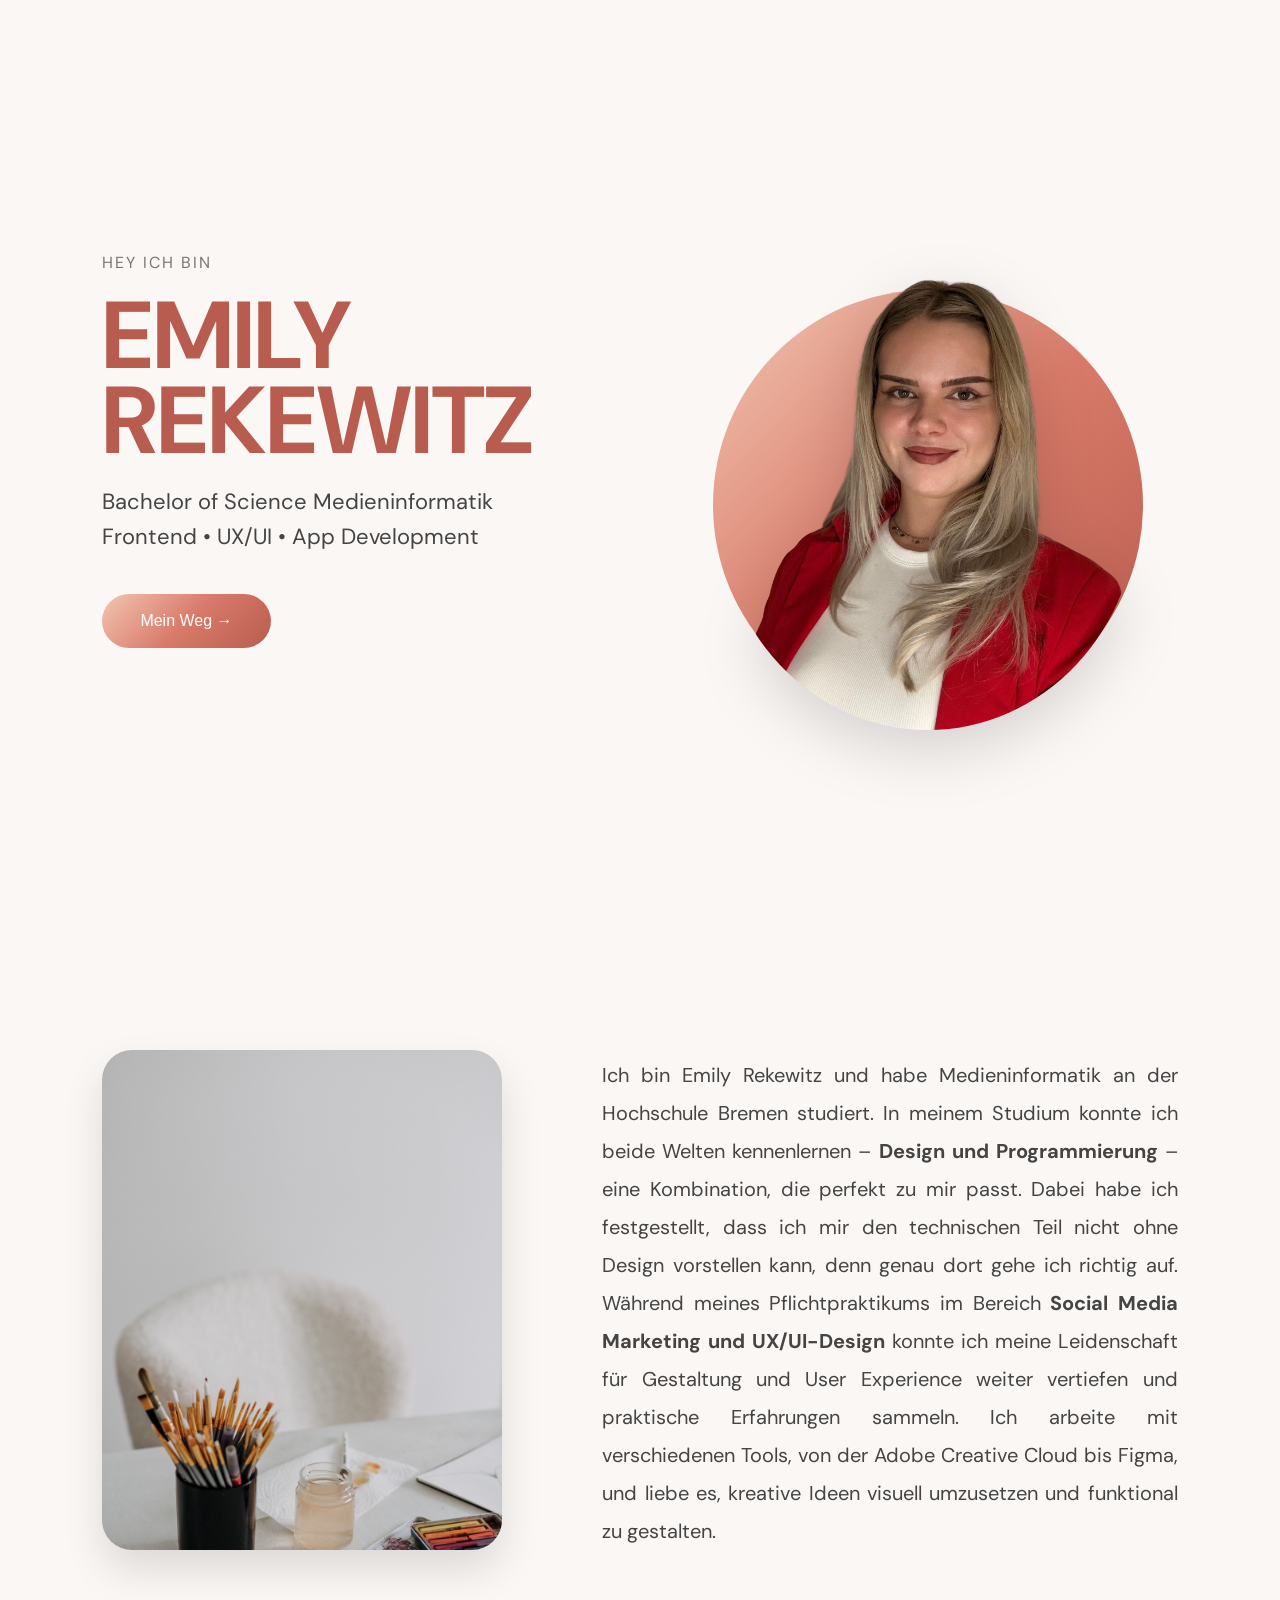
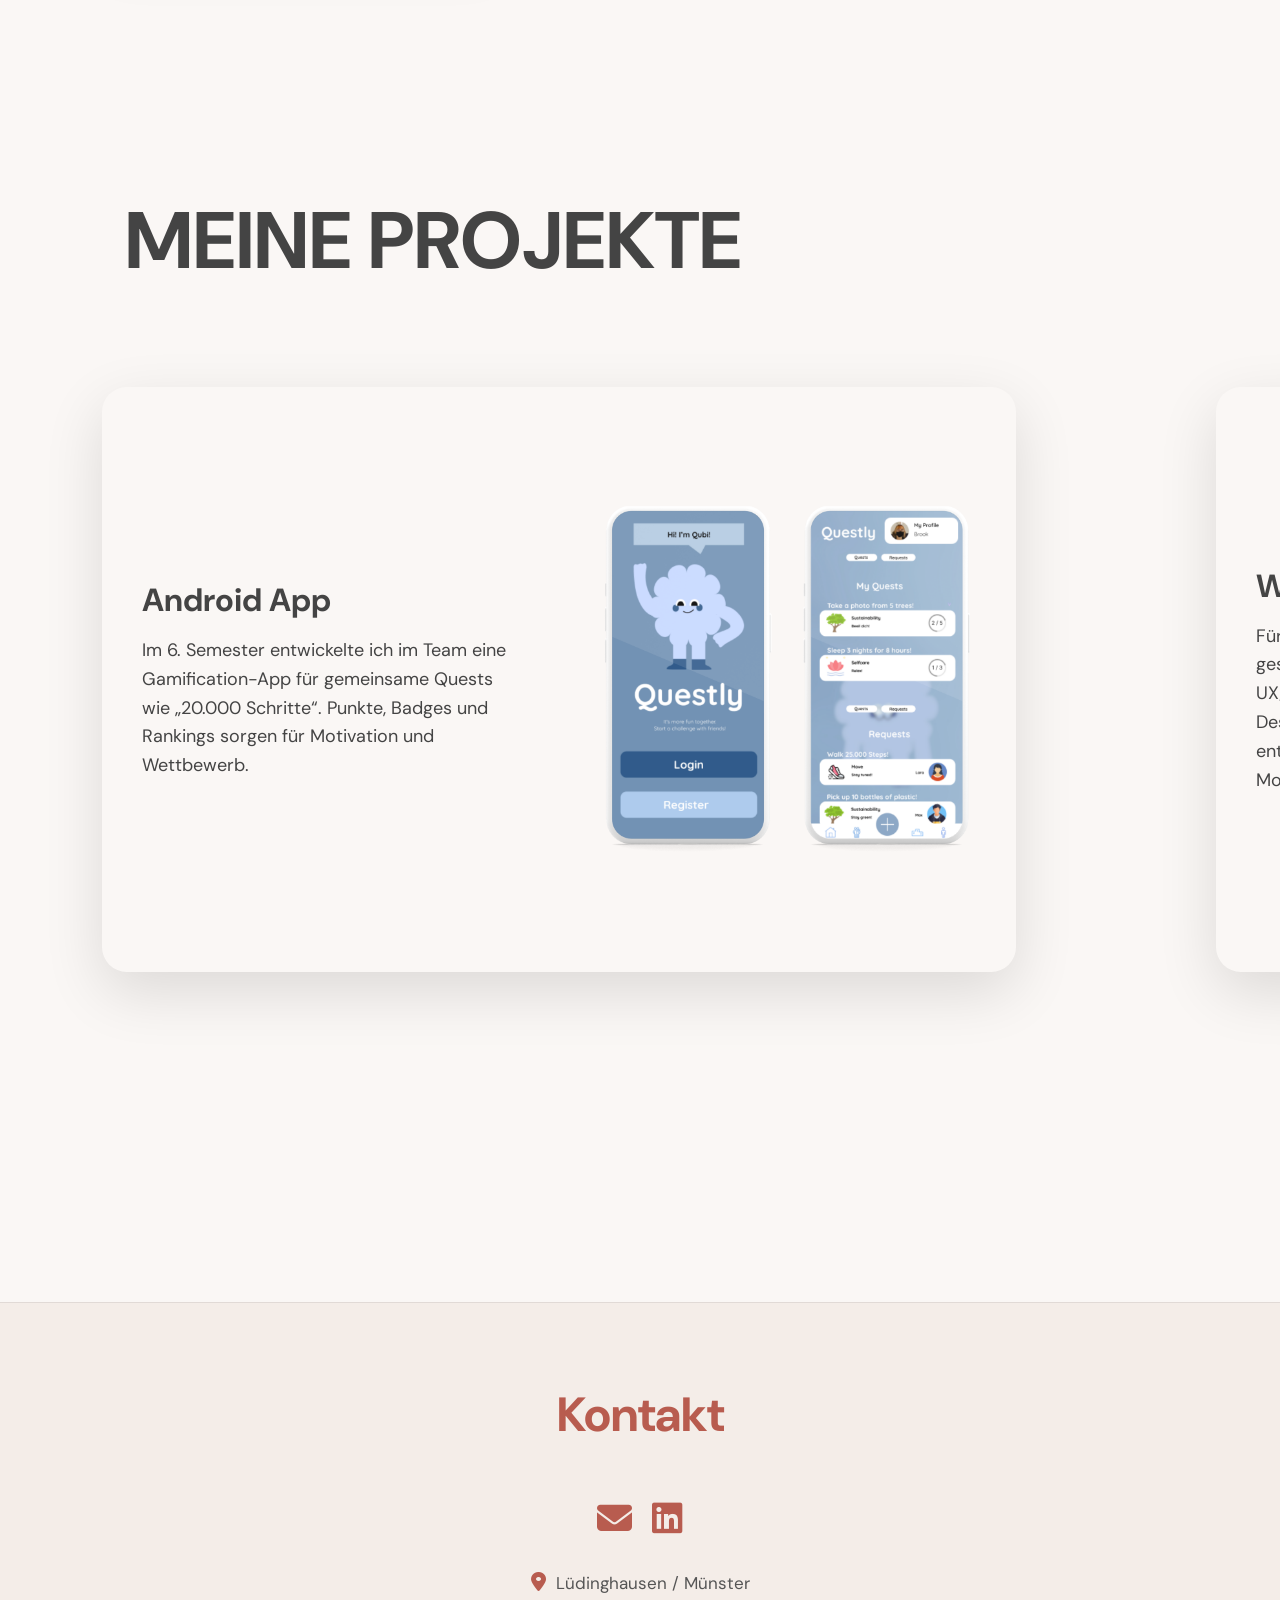
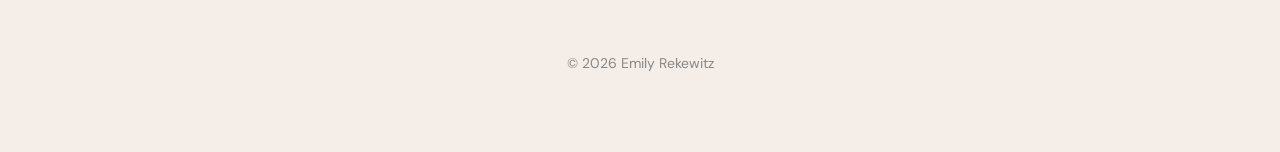
==== index.html @ 263440bb "Add files via upload" ====
<!DOCTYPE html>
<html lang="de">
<head>
  <meta charset="UTF-8">
  <meta name="viewport" content="width=device-width, initial-scale=1.0">

  <title>Emily Rekewitz Portfolio</title>

  <link rel="preconnect" href="https://fonts.googleapis.com">
  <link rel="preconnect" href="https://fonts.gstatic.com" crossorigin>
  <link href="https://fonts.googleapis.com/css2?family=DM+Sans:wght@300;400;500;700&display=swap" rel="stylesheet">
  <link rel="stylesheet" href="https://cdnjs.cloudflare.com/ajax/libs/font-awesome/6.5.2/css/all.min.css">

  <link rel="stylesheet" href="style.css">
</head>

<body>

  <!-- HERO -->
  <section class="hero">

    <div class="hero-left">

      <p class="intro">HEY ICH BIN</p>

      <h1>
        EMILY <br>
        REKEWITZ
      </h1>

      <p class="subtitle">
        Bachelor of Science Medieninformatik <br>
        Frontend • UX/UI • App Development
      </p>

      <button>Mein Weg →</button>

    </div>


    <div class="hero-right">

      <div class="circle-bg"></div>

      <div class="image-box">
        <img src="assets/Bewerbungsfoto_SVG.png" alt="Emily">
      </div>

    </div>

  </section>

    <!-- ÜBER MICH -->
  <section class="about-section">

    

    <div class="about-container">

      <div class="about-image">
        <img src="assets/Platzhalter.jpg" alt="Emily">
      </div>

      <div class="about-content">

        <p class="UeberMich">
          Ich bin Emily Rekewitz und habe
          Medieninformatik an der Hochschule Bremen studiert.
          In meinem Studium konnte ich beide Welten kennenlernen
          – <strong>Design und Programmierung</strong> – eine Kombination, die
          perfekt zu mir passt.

          Dabei habe ich festgestellt, dass ich mir
          den technischen Teil nicht ohne Design vorstellen kann,
          denn genau dort gehe ich richtig auf.

          Während meines Pflichtpraktikums im Bereich <strong>Social Media
          Marketing und UX/UI-Design</strong> konnte ich meine
          Leidenschaft für Gestaltung und User Experience weiter
          vertiefen und praktische Erfahrungen sammeln.

          Ich arbeite mit verschiedenen Tools, von der Adobe Creative
          Cloud bis Figma, und liebe es, kreative Ideen visuell
          umzusetzen und funktional zu gestalten.
        </p>

      </div>

    </div>

  </section>

  <!-- PROJECTS -->
  <section class="projects">

    <h2>MEINE PROJEKTE</h2>

    <div class="project-scroll">

      <div class="project-card">

        <div class="project-text">
          <h3>Android App</h3>
          <p>Im 6. Semester entwickelte ich im Team eine Gamification-App für gemeinsame Quests wie „20.000 Schritte“.
            Punkte, Badges und Rankings sorgen für Motivation und Wettbewerb.</p>
        </div>

        <div class="project-image">
          <img src="assets/App.png" alt="Projekt">
        </div>

      </div>


      <div class="project-card">

        <div class="project-text">
          <h3>Websites</h3>
          <p>Für das Praktikumsunternehmen fr3n gestaltete ich die Website mit Fokus auf UX/UI und ein nutzerfreundliches, modernes Design im Corporate Style.
              Der Prototyp entstand in Figma und wurde mit animierten Motion-Elementen umgesetzt.</p>
        </div>

        <div class="project-image">
          <img src="assets/Website1.png" alt="Projekt">
        </div>

      </div>

      <div class="project-card">

        <div class="project-text">
          <h3>Social Media</h3>
          <p>Ein Schwerpunkt meines Praktikums bei fr3n war die Erstellung von Social-Media-Content für Instagram.
          Dabei konnte ich meine Kenntnisse in Grafikdesign und Typografie vertiefen und mich kreativ weiterentwickeln.
          </p>
        </div>

        <div class="project-image">
          <img src="assets/SocialMedia.png" alt="Projekt">
        </div>

      </div>

      <div class="project-card">

        <div class="project-text">
          <h3>Content Creation</h3>
          <p>Bei diesem Werbevideo lag der Fokus darauf, der Marke ein Gesicht und eine Stimme zu geben.
          Das Format ist speziell für Instagram optimiert und setzt auf schnelle Schnitte und dynamische Bewegungen, um Aufmerksamkeit zu halten.
          </p>
        </div>

        <div class="project-image">
          <video autoplay muted loop playsinline>
            <source src="assets/WerbevideoPraktikum1.mp4" type="video/mp4">
          </video>
        </div>

      </div>

      <div class="project-card">

        <div class="project-text">
          <h3>Motion Design</h3>
          <p>Eines meiner Highlights im Praktikum bei fr3n war die Produktion eines Werbevideos mit Fokus auf Motion Design als zentrales Gestaltungselement.
            
          </p>
        </div>

        <div class="project-image">
          <video autoplay muted loop playsinline>
            <source src="assets/Werbevideo1.mp4" type="video/mp4">
          </video>
        </div>

      </div>

    </div>

  </section>
    <footer class="footer">

      <h2>Kontakt</h2>

      <div class="footer-content">

        <div class="footer-socials">
          <a href="mailto:emilyrekewitz@icloud.com">
            <i class="fa-solid fa-envelope"></i>
          </a>

          <a href="https://www.linkedin.com/in/emily-rekewitz/"
            target="_blank"
            aria-label="LinkedIn">
            <i class="fa-brands fa-linkedin"></i>
          </a>

        </div>

        <div class="footer-location">

          <i class="fa-solid fa-location-dot"></i>

            <p>Lüdinghausen / Münster</p>

        </div>

      </div>

      <p class="copyright">
        © 2026 Emily Rekewitz
      </p>

  </footer>

</body>
</html>
---- style.css ----
*{
  margin:0;
  padding:0;
  box-sizing:border-box;
}

body{
  font-family:'DM Sans', sans-serif;
  background: #faf7f5;
  overflow-x:hidden;
}

/* HERO */
.hero{
  min-height:100vh;
  display:flex;
  align-items:center;
  justify-content:space-between;
  padding:0 8%;
}

.hero-left{
  width:50%;
}

.intro{
  color:#777;
  letter-spacing:2px;
  margin-bottom:10px;
}

.hero-left h1{
  font-size:95px;
  line-height:0.9;
  color: #b85c4f;
  margin:20px 0;
}

.subtitle{
  font-size:22px;
  line-height:1.6;
  color:#444;
  margin-bottom:40px;
}

button{
  padding:18px 38px;
  border-radius:50px;
  border:none;
  background: linear-gradient(135deg, #f2c6b2, #d97b6a, #b85c4f);
  color:white;
  font-size:16px;
  cursor:pointer;
  transition:0.3s;
}

button:hover{
  transform:translateY(-4px);
}

/* HERO RIGHT */
.hero-right{
  position:relative;
  width:500px;
  height:600px;
  display:flex;
  justify-content:center;
  align-items:flex-end;
}

.circle-bg{
  position:absolute;
  width:430px;
  height:430px;
  background: linear-gradient(135deg, #f2c6b2, #d97b6a, #b85c4f);
  border-radius:50%;
  top:140px;
  z-index:1;
}

.image-box{
  position:relative;
  z-index:2;
  width:420px;
  height:560px;
  transform: translateY(40px);
  display:flex;
  justify-content:center;
  align-items:flex-end;
}

.image-box img{
  width:100%;
  height:100%;
  object-fit:cover;
  border-radius: 50% 50% 50% 50% / 60% 60% 40% 40%;
  transform: translateY(-60px);
  filter: drop-shadow(0px 20px 30px rgba(0,0,0,0.15));
}

/* ABOUT */
.about-section{
  padding:150px 8%;
}

.about-container{
  display:flex;
  align-items:center;
  justify-content:center;
  gap:100px;
}

.about-image{
  width:400px;
  flex-shrink:0;
}

.about-image img{
  width:100%;
  height:500px;
  object-fit:cover;
  border-radius:30px;
  box-shadow:0 20px 40px rgba(0,0,0,0.12);
}

.about-content{
  max-width:700px;
}

.UeberMich{
  font-size:20px;
  line-height:1.9;
  color:#444;
  text-align:justify;
}

/* PROJECTS */
.projects{
  padding:100px 0%;
}

.projects h2{
  font-size:80px;
  margin-bottom:30px;
  margin-left: 125px;
  line-height:0.9;
  color:#444;
}

.project-scroll{
  display:flex;
  overflow-x:auto;
  scroll-snap-type:x mandatory;
  scroll-behavior:smooth;
  gap:200px;
  padding:80px 8%;
}

.project-scroll::-webkit-scrollbar{
  display:none;
}

/* CARD */
.project-card{
  flex:0 0 85%;
  height:65vh;
  display:flex;
  border-radius:25px;
  overflow:hidden;
  scroll-snap-align:center;
  box-shadow:0 20px 60px rgba(0,0,0,0.12);
  
}

/* ✨ CARD HOVER */
.project-card:hover{
  transform: translateY(-8px);
  box-shadow:0 10px 80px rgba(57, 55, 55, 0.18);
}

/* TEXT */
.project-text{
  width:50%;
  padding:40px;
  display:flex;
  flex-direction:column;
  justify-content:center;
}

.project-text h3{
  font-size:32px;
  margin-bottom:15px;
  color:#444;
}

.project-text p{
  font-size:18px;
  line-height:1.6;
  color:#444;
}

/* IMAGE / VIDEO */
.project-image{
  width:50%;
  overflow:hidden; /* 🔥 wichtig für Zoom */
  position:relative;
}

.project-image img{
  width:100%;
  height:100%;
  object-fit:cover;
  transition: transform 0.6s ease, filter 0.6s ease;
}
.project-image video{
  width:100%;
  height:100%;
  position:relative;
  transition: transform 0.6s ease, filter 0.6s ease;
}

/* 🔥 HOVER ZOOM */
.project-card:hover .project-image img{
  transform: scale(1.08);
  filter: brightness(1.05);
}
.project-image video:hover{
  transform: scale(1.08);
  filter: brightness(1.05);
}

/* FOOTER */
.footer{
  margin-top:150px;
  padding:80px 8%;
  background:#f4ede8;
  text-align:center;
  border-top:1px solid rgba(0,0,0,0.08);
}

.footer h2{
  font-size:48px;
  color:#b85c4f;
  margin-bottom:50px;
}

.footer-content{
  display:flex;
  flex-direction:column;
  align-items:center;
  gap:30px;
}

.footer-location{
  display:flex;
  gap:10px;
  color:#555;
  font-size:17px;
}

.footer-location i{
  color:#b85c4f;
  font-size:20px;
}

.copyright{
  margin-top:60px;
  color:#888;
  font-size:14px;
}

.footer-socials{
  display:flex;
  gap:20px;
}

.footer-socials a{
  font-size:35px;
  color:#b85c4f;
  transition:0.3s;
}

.footer-socials a:hover{
  color:#8b2f2f;
  transform:translateY(-3px);
}
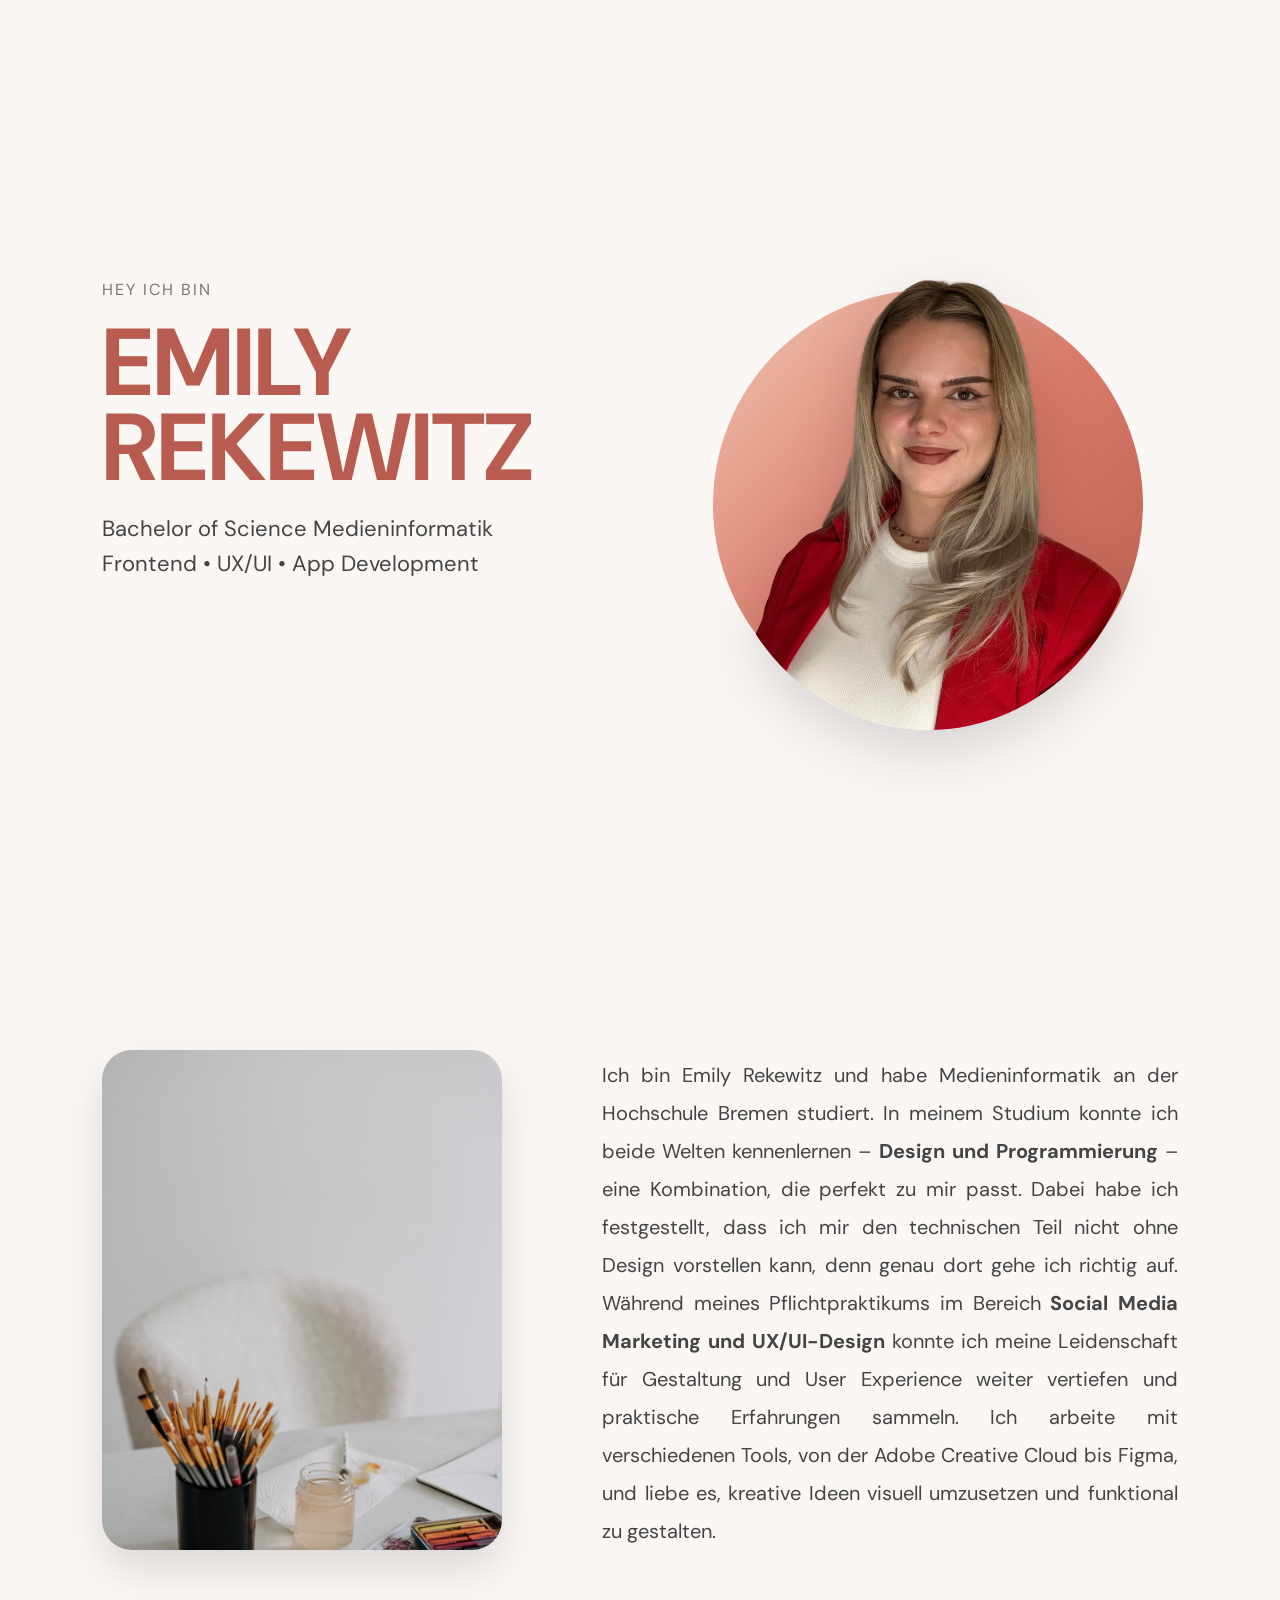
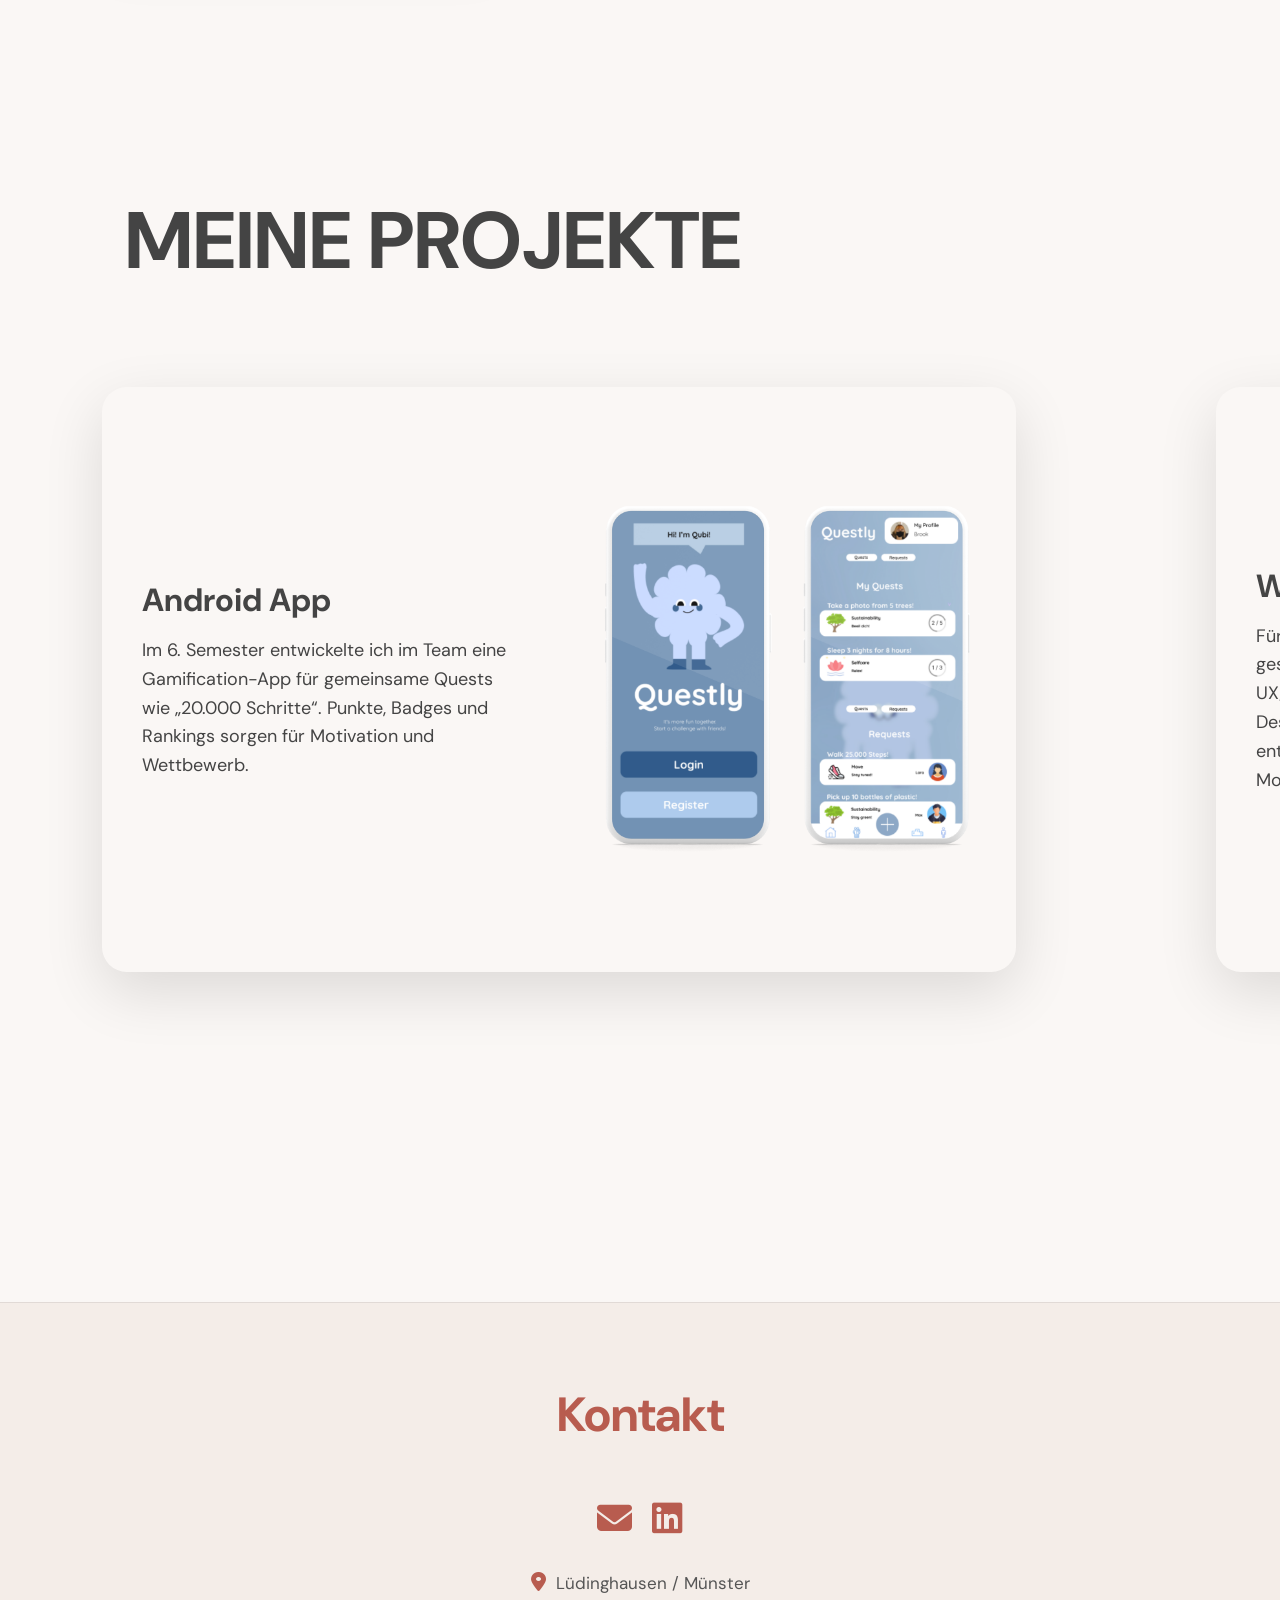
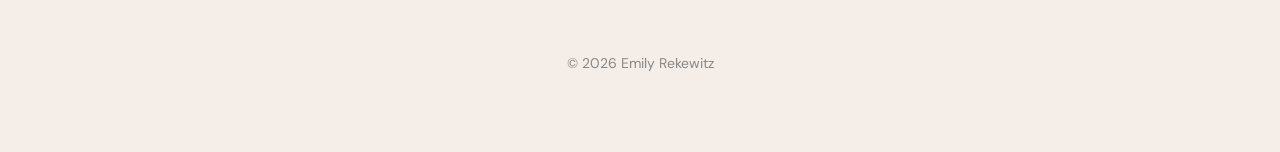
==== commit 284f6d21: "Update index.html" ====
--- a/index.html
+++ b/index.html
@@ -33,7 +33,7 @@
         Frontend • UX/UI • App Development
       </p>
 
-      <button>Mein Weg →</button>
+      <!--<button>Mein Weg →</button>-->
 
     </div>
 
@@ -214,4 +214,4 @@
   </footer>
 
 </body>
-</html>+</html>
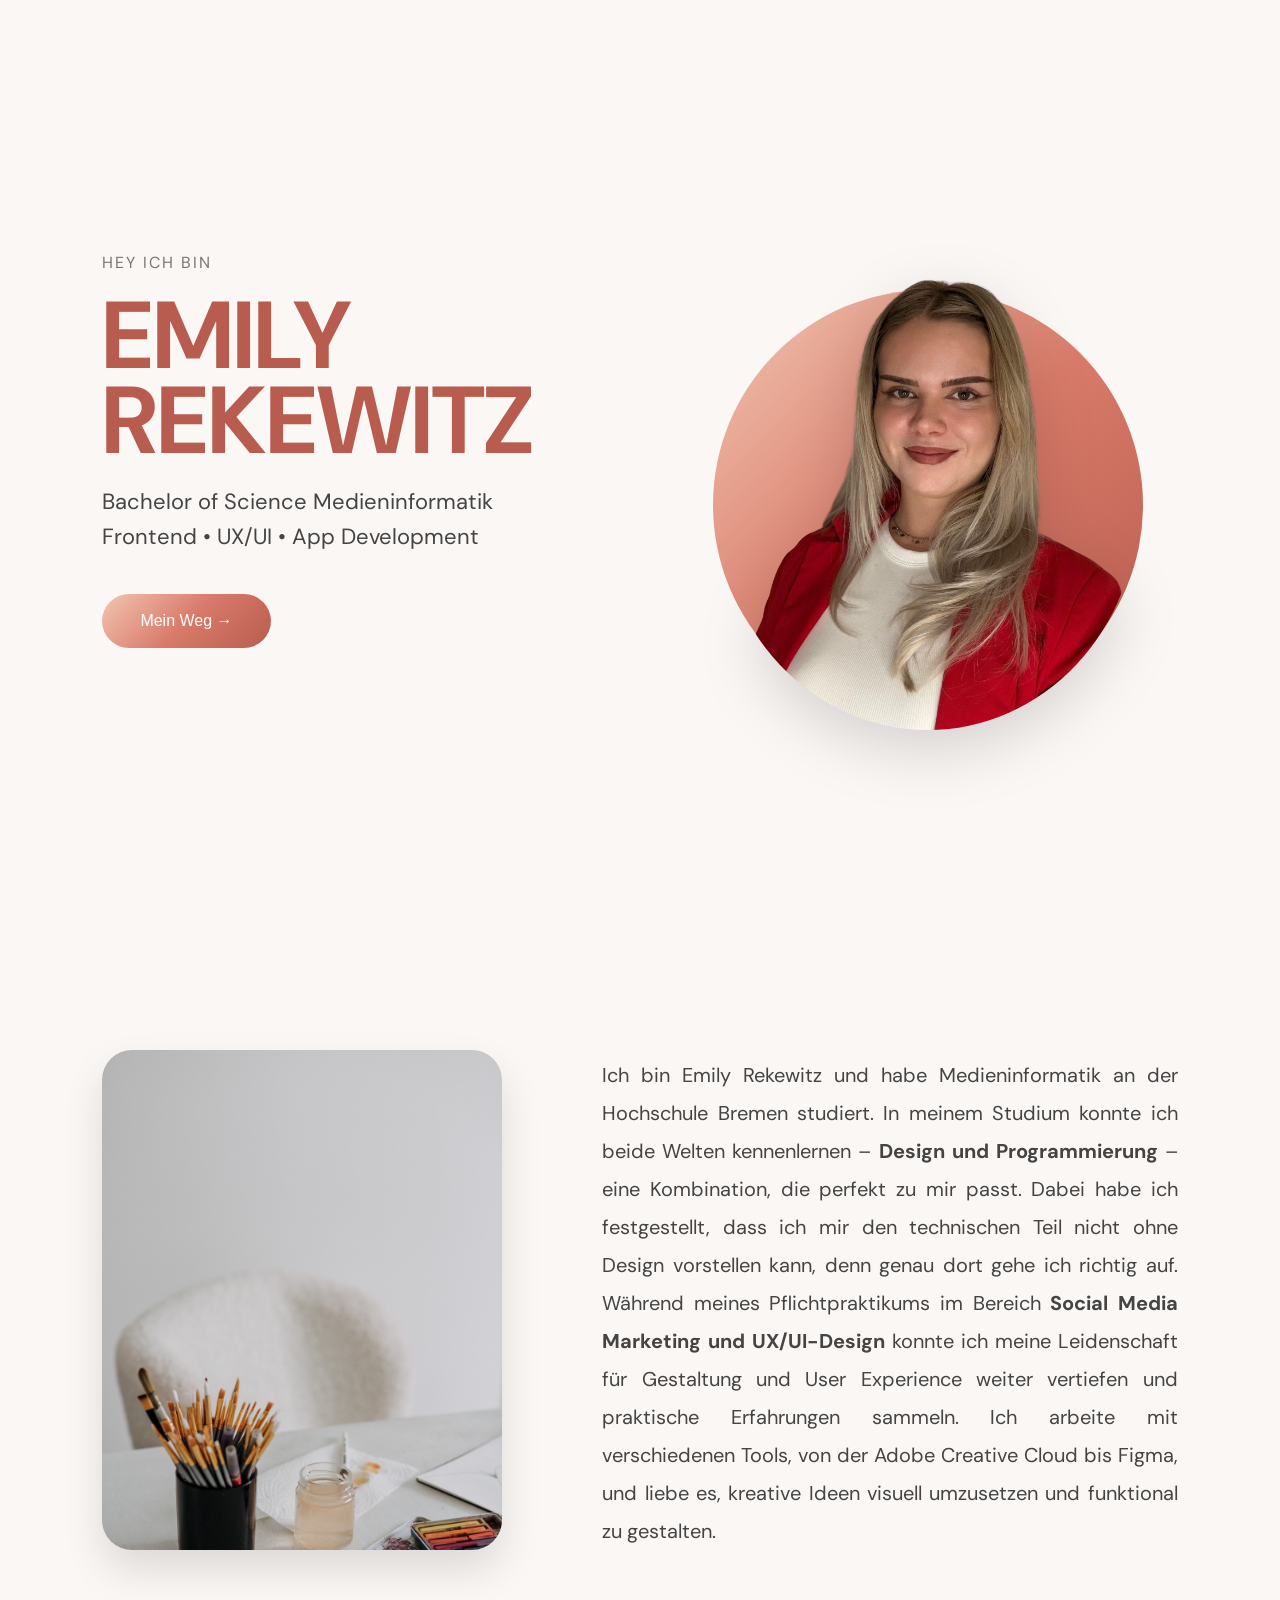
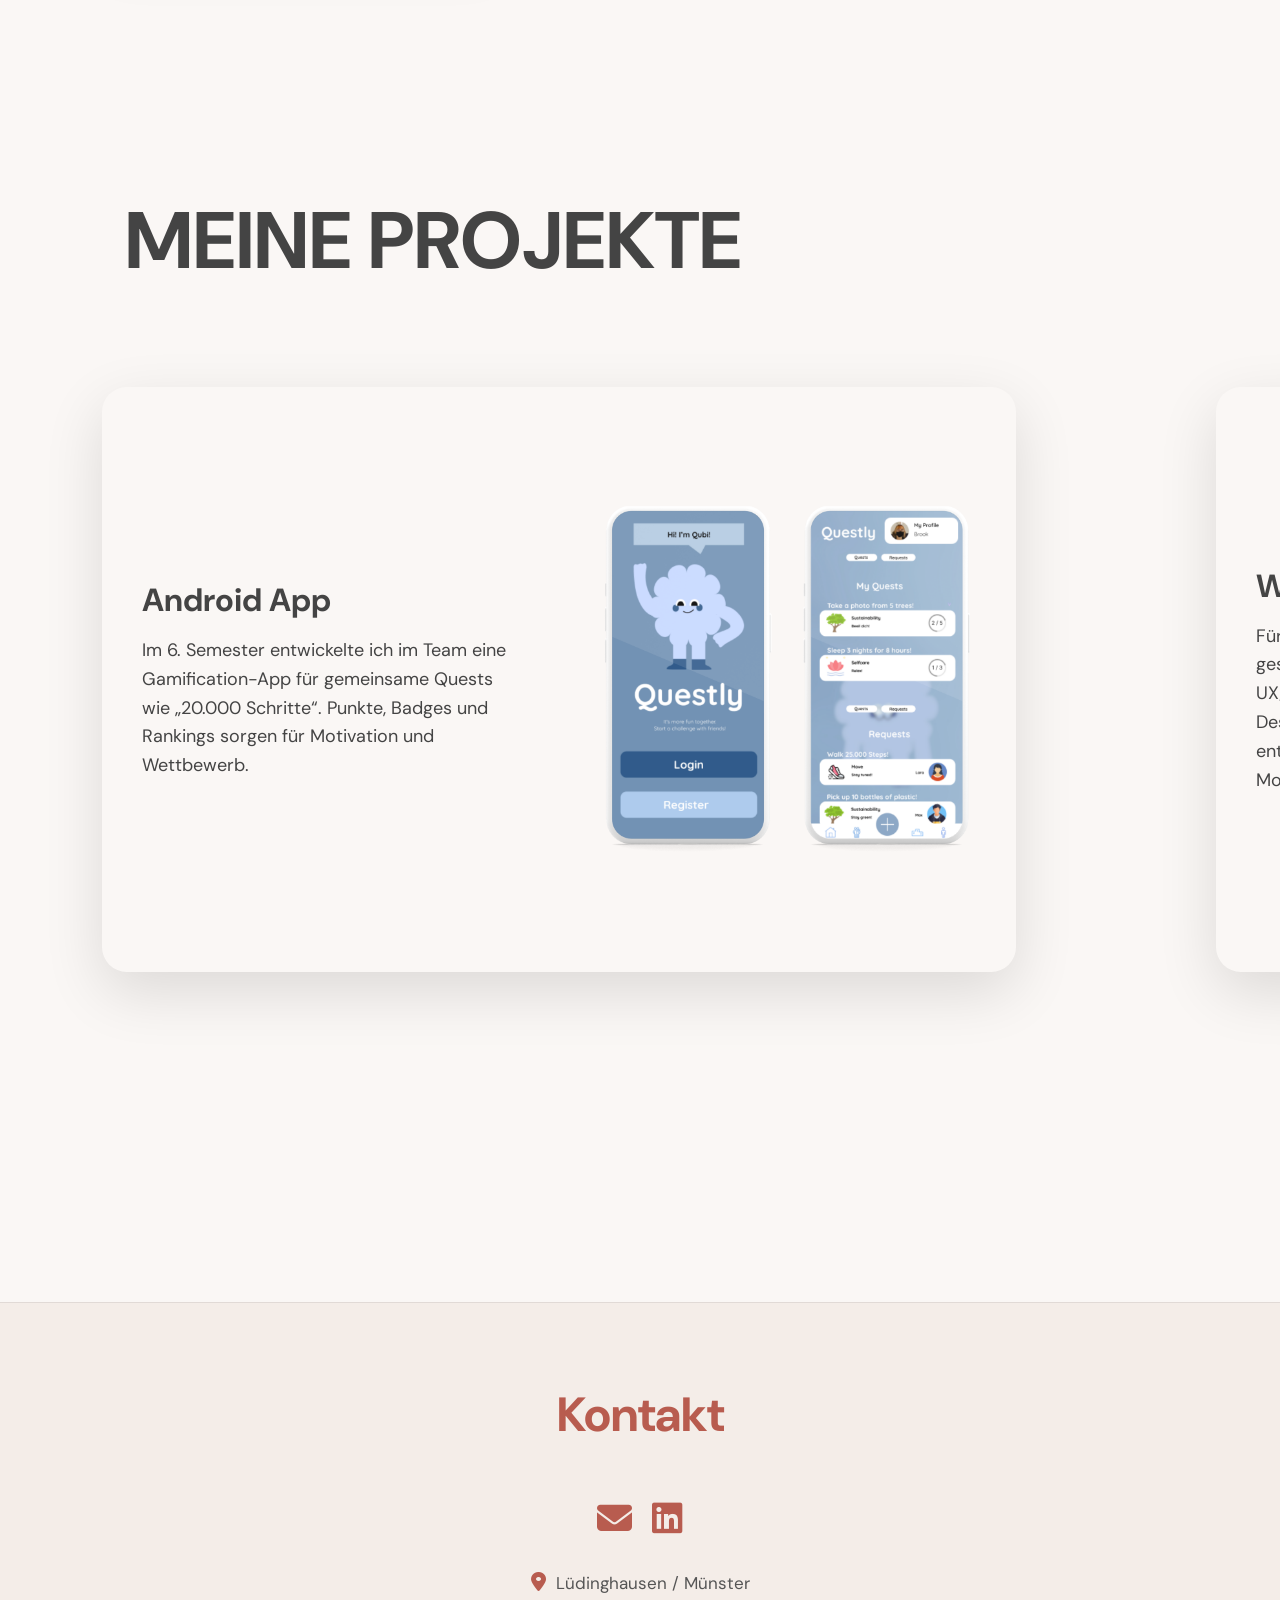
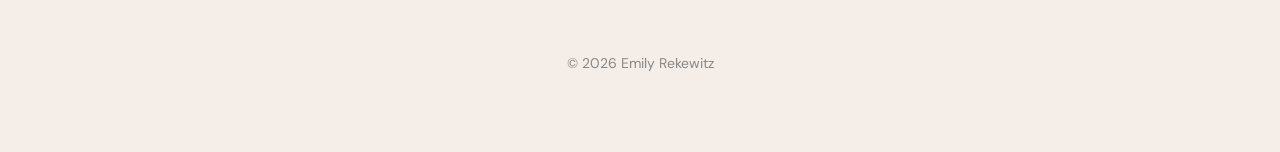
==== commit 5164dd2e: "Add files via upload" ====
--- a/index.html
+++ b/index.html
@@ -33,7 +33,7 @@
         Frontend • UX/UI • App Development
       </p>
 
-      <!--<button>Mein Weg →</button>-->
+      <button>Mein Weg →</button>
 
     </div>
 
@@ -214,4 +214,4 @@
   </footer>
 
 </body>
-</html>
+</html>
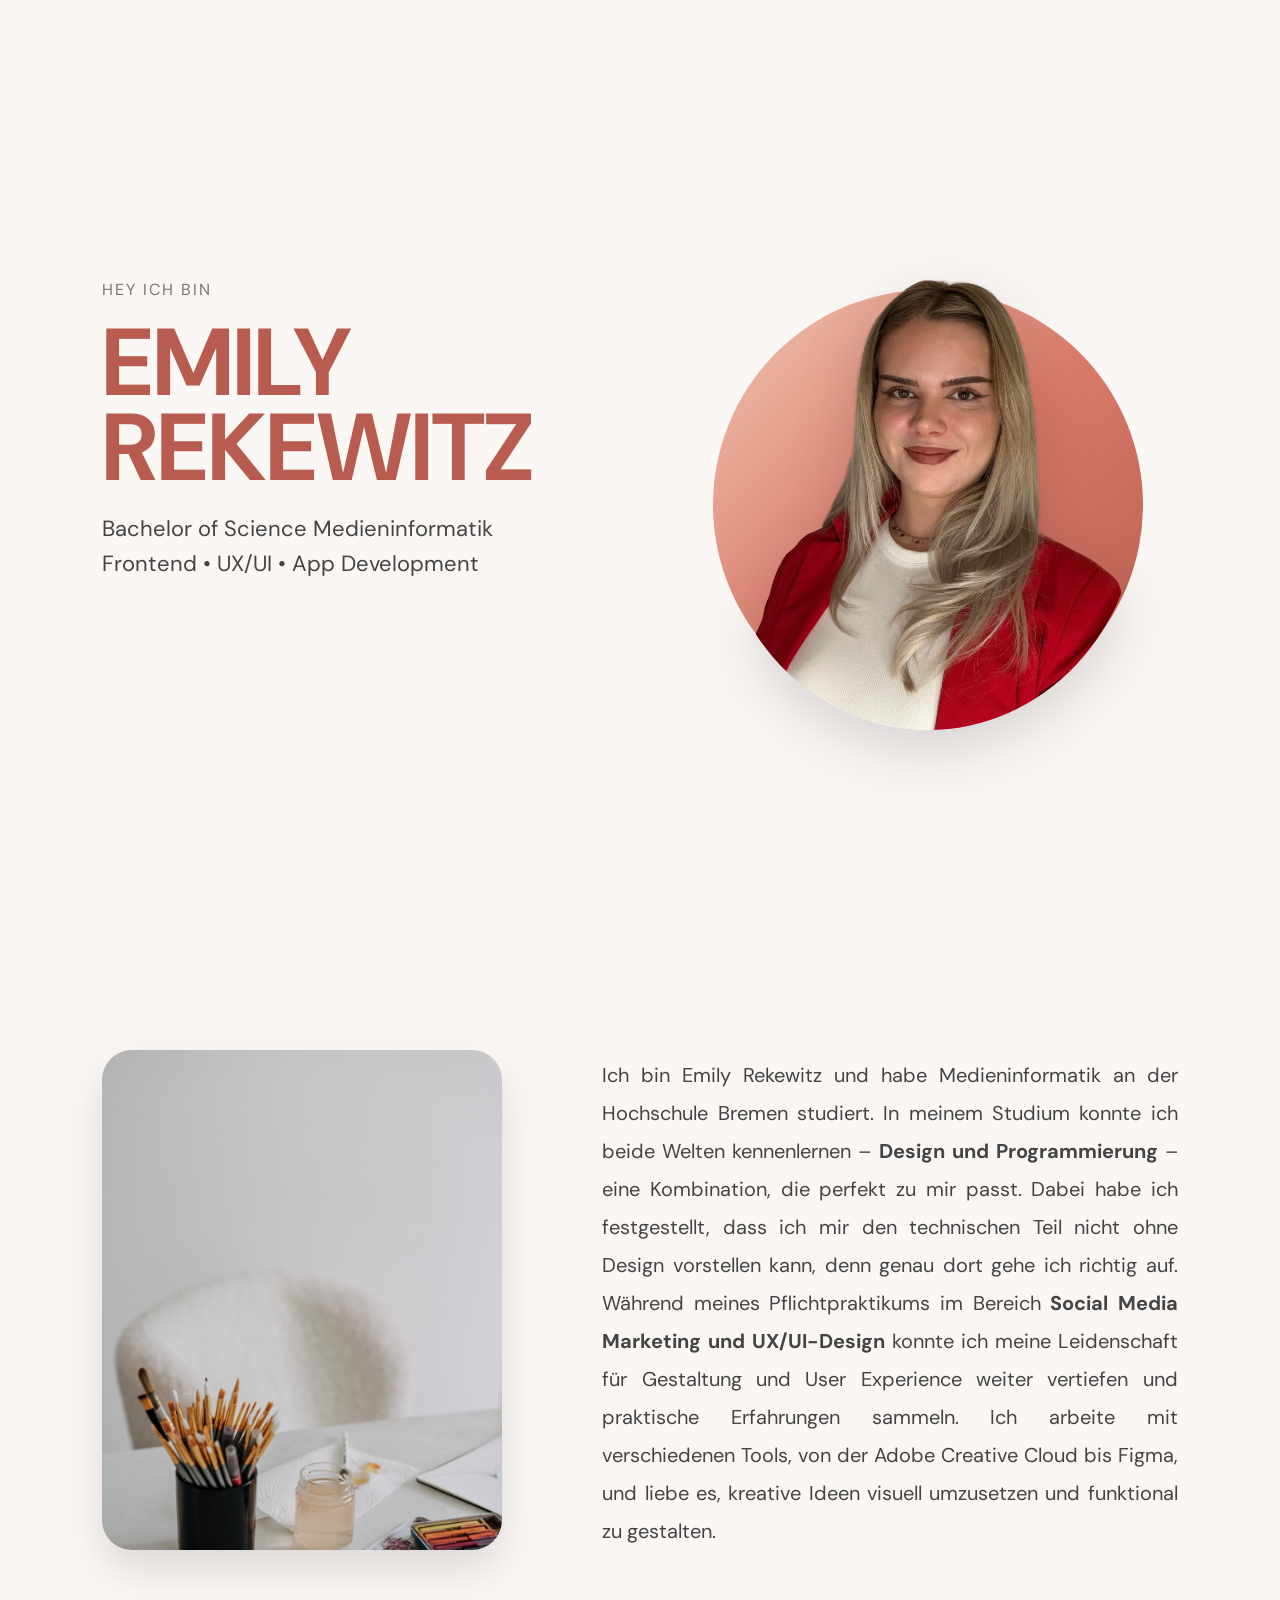
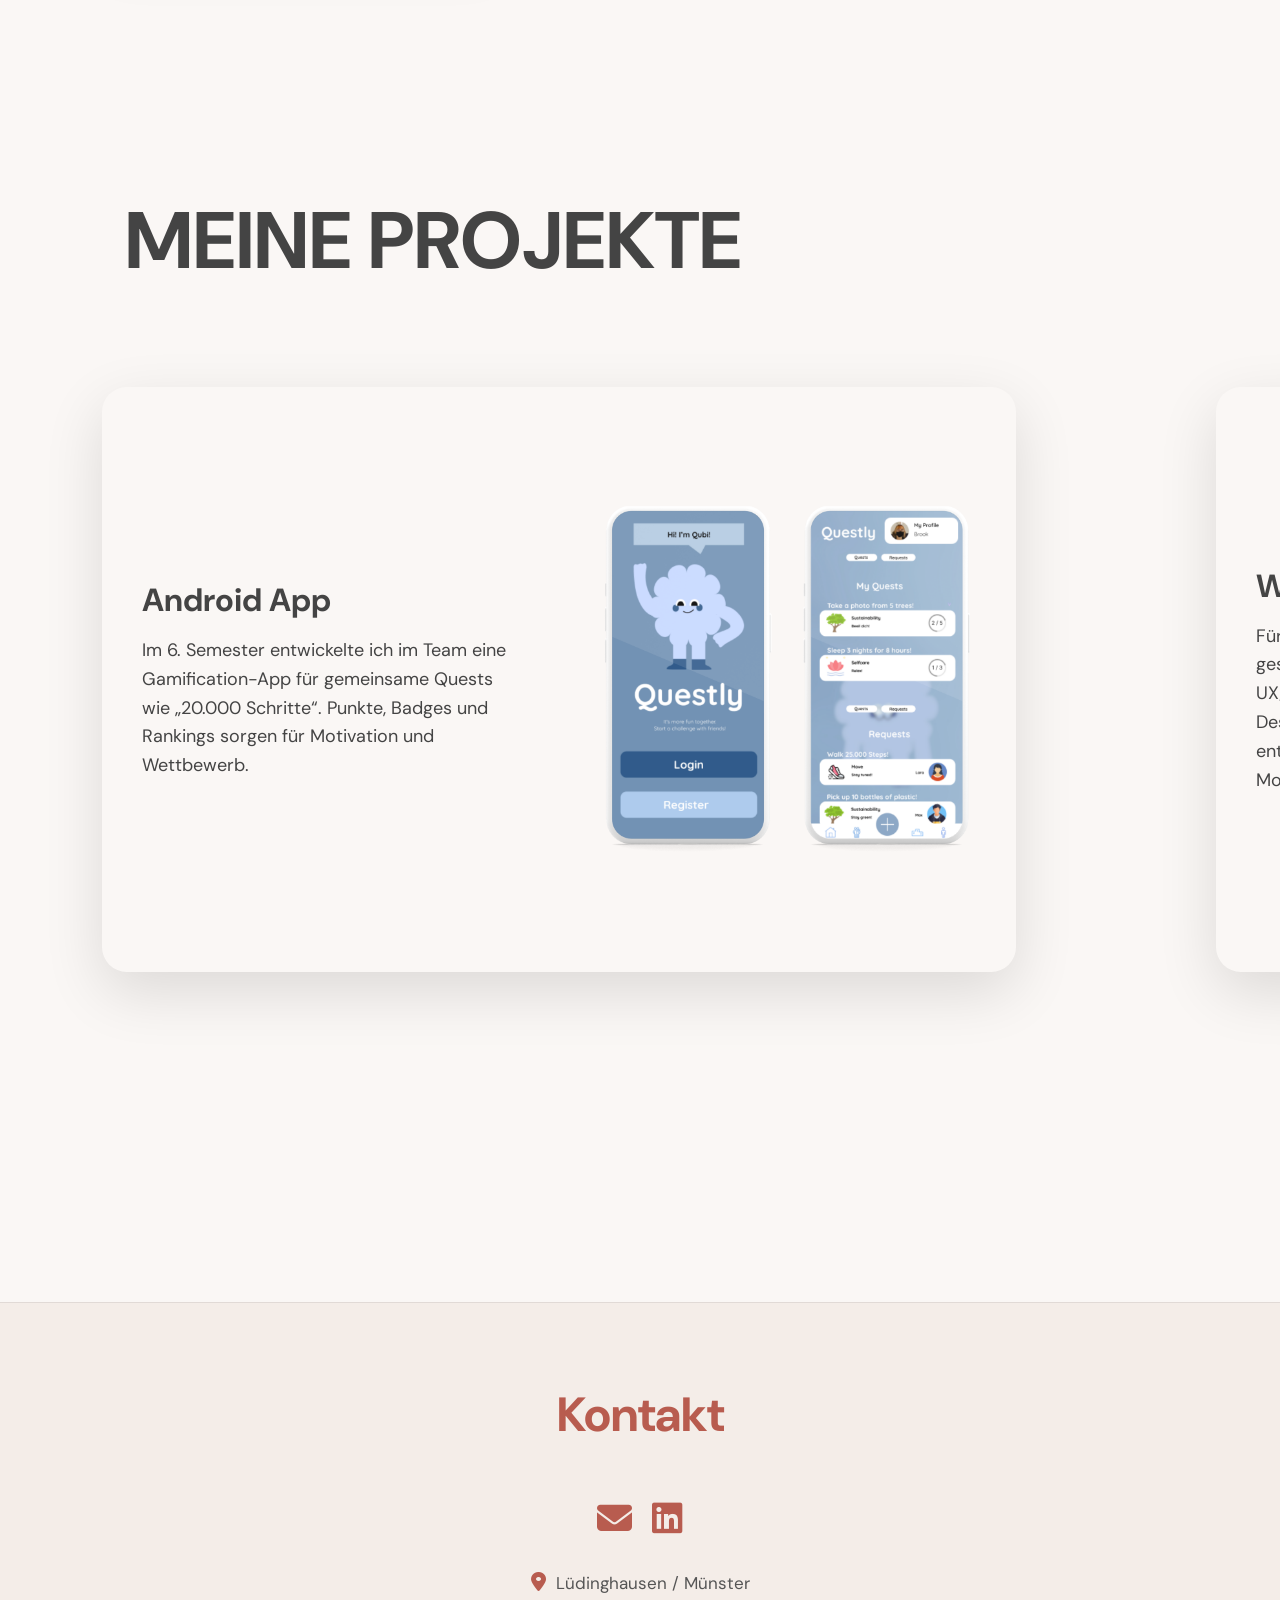
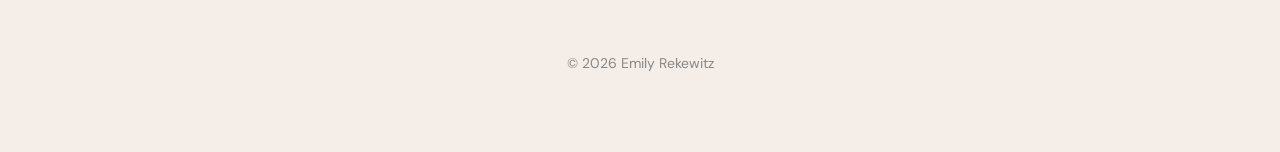
==== commit ace84938: "Update index.html" ====
--- a/index.html
+++ b/index.html
@@ -33,7 +33,7 @@
         Frontend • UX/UI • App Development
       </p>
 
-      <button>Mein Weg →</button>
+      <!--<button>Mein Weg →</button>-->
 
     </div>
 
@@ -152,7 +152,7 @@
 
         <div class="project-image">
           <video autoplay muted loop playsinline>
-            <source src="assets/WerbevideoPraktikum1.mp4" type="video/mp4">
+            <source src="assets/Werbevideopraktikum1.mp4" type="video/mp4">
           </video>
         </div>
 
@@ -214,4 +214,4 @@
   </footer>
 
 </body>
-</html>+</html>
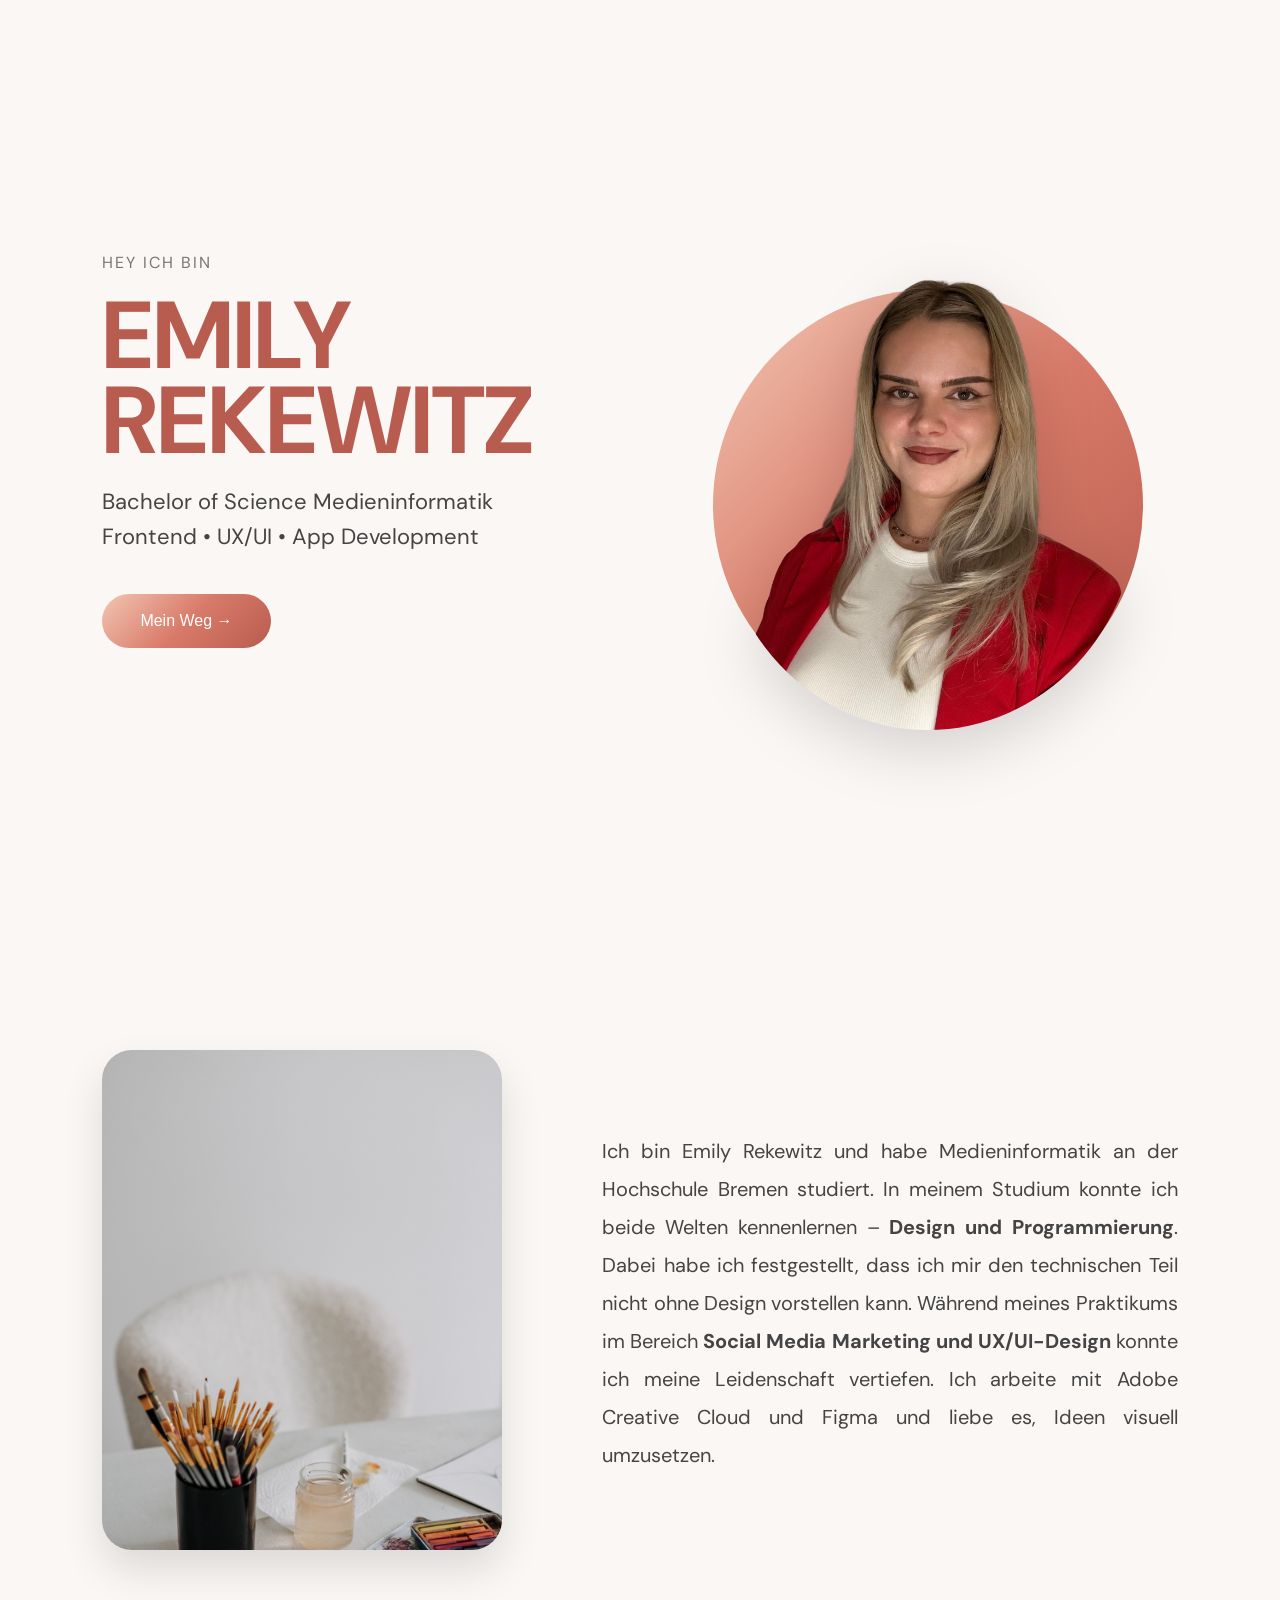
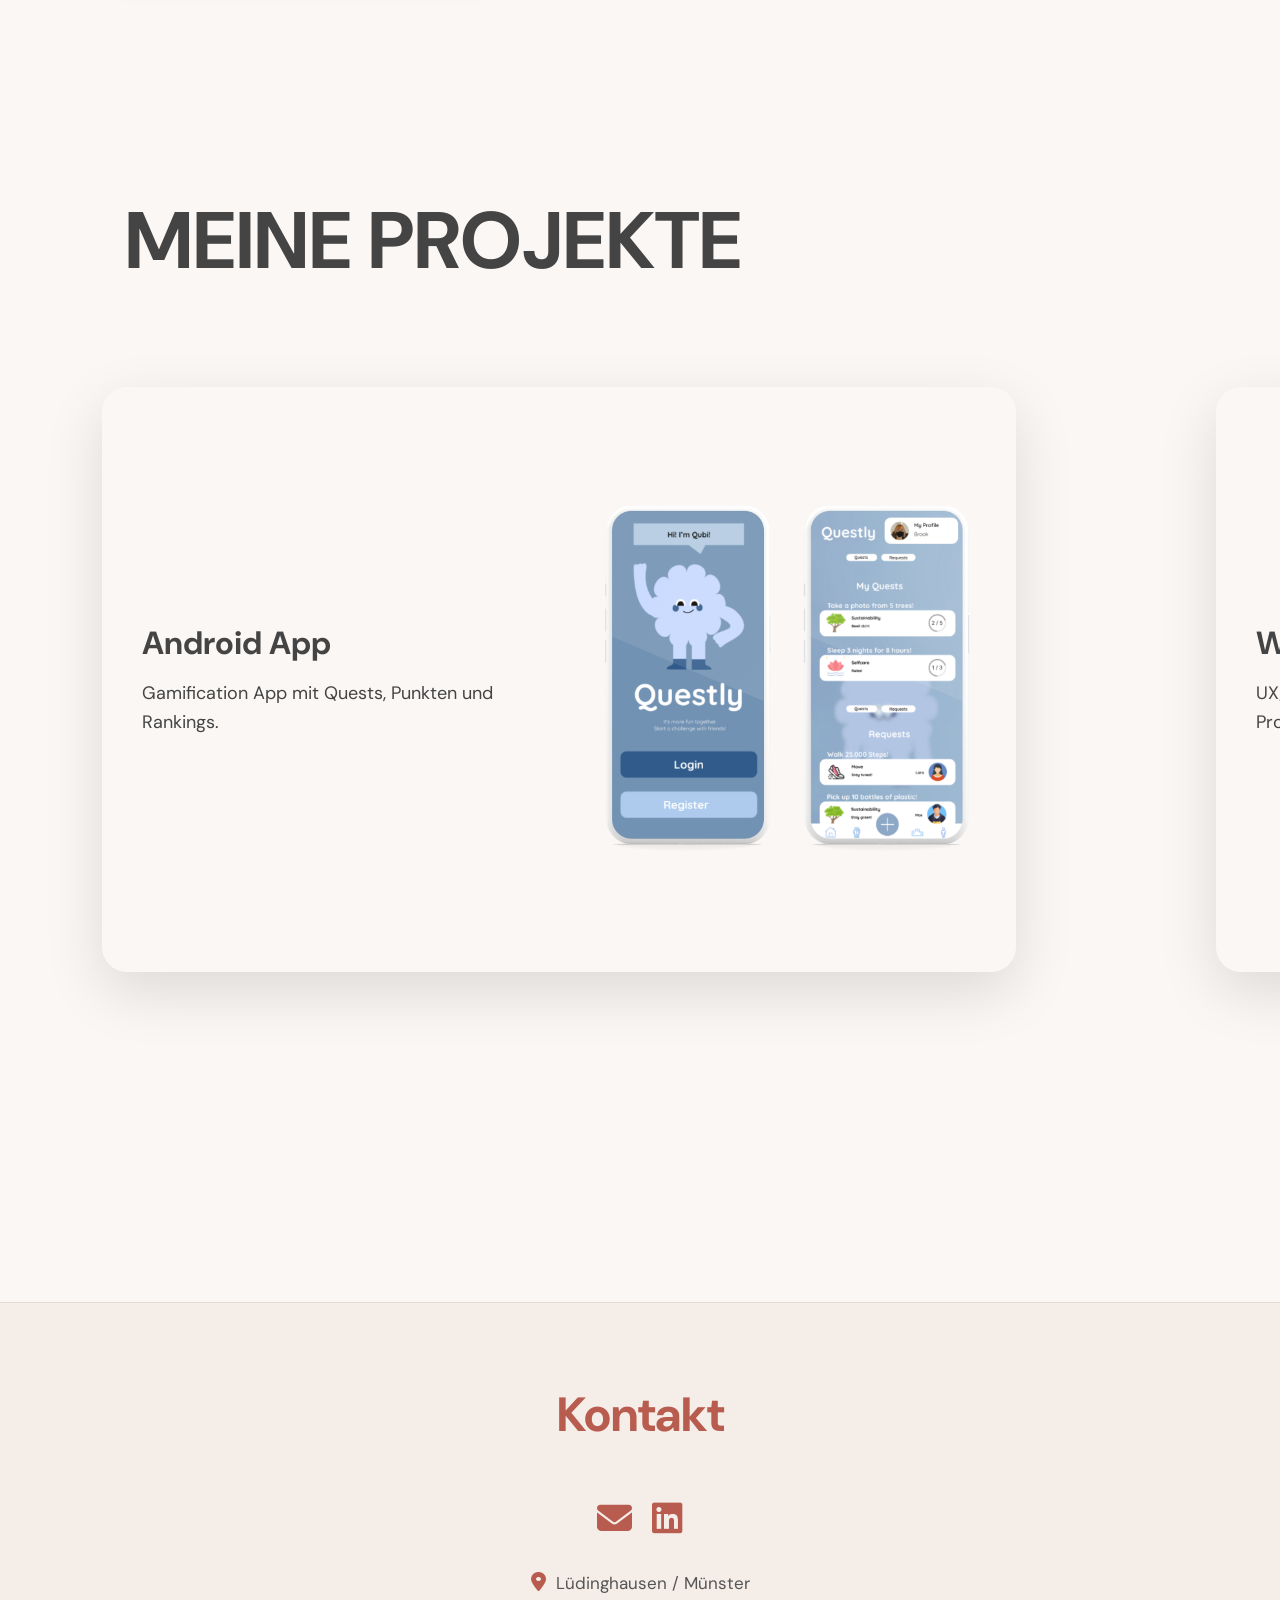
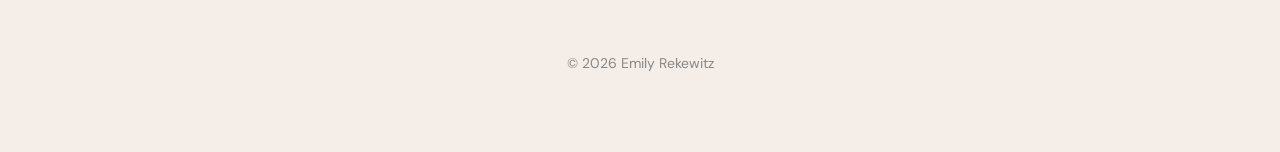
==== commit b9b51cb0: "Update index.html" ====
--- a/index.html
+++ b/index.html
@@ -18,9 +18,7 @@
 
   <!-- HERO -->
   <section class="hero">
-
     <div class="hero-left">
-
       <p class="intro">HEY ICH BIN</p>
 
       <h1>
@@ -33,61 +31,38 @@
         Frontend • UX/UI • App Development
       </p>
 
-      <!--<button>Mein Weg →</button>-->
-
+      <button>Mein Weg →</button>
     </div>
 
-
     <div class="hero-right">
-
       <div class="circle-bg"></div>
 
       <div class="image-box">
         <img src="assets/Bewerbungsfoto_SVG.png" alt="Emily">
       </div>
-
     </div>
-
   </section>
 
-    <!-- ÜBER MICH -->
+  <!-- ÜBER MICH -->
   <section class="about-section">
-
-    
-
     <div class="about-container">
-
       <div class="about-image">
         <img src="assets/Platzhalter.jpg" alt="Emily">
       </div>
 
       <div class="about-content">
+        <p class="UeberMich">
+          Ich bin Emily Rekewitz und habe Medieninformatik an der Hochschule Bremen studiert.
+          In meinem Studium konnte ich beide Welten kennenlernen – <strong>Design und Programmierung</strong>.
 
-        <p class="UeberMich">
-          Ich bin Emily Rekewitz und habe
-          Medieninformatik an der Hochschule Bremen studiert.
-          In meinem Studium konnte ich beide Welten kennenlernen
-          – <strong>Design und Programmierung</strong> – eine Kombination, die
-          perfekt zu mir passt.
+          Dabei habe ich festgestellt, dass ich mir den technischen Teil nicht ohne Design vorstellen kann.
 
-          Dabei habe ich festgestellt, dass ich mir
-          den technischen Teil nicht ohne Design vorstellen kann,
-          denn genau dort gehe ich richtig auf.
+          Während meines Praktikums im Bereich <strong>Social Media Marketing und UX/UI-Design</strong> konnte ich meine Leidenschaft vertiefen.
 
-          Während meines Pflichtpraktikums im Bereich <strong>Social Media
-          Marketing und UX/UI-Design</strong> konnte ich meine
-          Leidenschaft für Gestaltung und User Experience weiter
-          vertiefen und praktische Erfahrungen sammeln.
-
-          Ich arbeite mit verschiedenen Tools, von der Adobe Creative
-          Cloud bis Figma, und liebe es, kreative Ideen visuell
-          umzusetzen und funktional zu gestalten.
+          Ich arbeite mit Adobe Creative Cloud und Figma und liebe es, Ideen visuell umzusetzen.
         </p>
-
       </div>
-
     </div>
-
   </section>
 
   <!-- PROJECTS -->
@@ -98,120 +73,92 @@
     <div class="project-scroll">
 
       <div class="project-card">
-
         <div class="project-text">
           <h3>Android App</h3>
-          <p>Im 6. Semester entwickelte ich im Team eine Gamification-App für gemeinsame Quests wie „20.000 Schritte“.
-            Punkte, Badges und Rankings sorgen für Motivation und Wettbewerb.</p>
+          <p>Gamification App mit Quests, Punkten und Rankings.</p>
         </div>
-
         <div class="project-image">
           <img src="assets/App.png" alt="Projekt">
         </div>
-
       </div>
 
-
       <div class="project-card">
-
         <div class="project-text">
           <h3>Websites</h3>
-          <p>Für das Praktikumsunternehmen fr3n gestaltete ich die Website mit Fokus auf UX/UI und ein nutzerfreundliches, modernes Design im Corporate Style.
-              Der Prototyp entstand in Figma und wurde mit animierten Motion-Elementen umgesetzt.</p>
+          <p>UX/UI Design für fr3n Website mit Figma Prototyp.</p>
         </div>
-
         <div class="project-image">
           <img src="assets/Website1.png" alt="Projekt">
         </div>
-
       </div>
 
       <div class="project-card">
-
         <div class="project-text">
           <h3>Social Media</h3>
-          <p>Ein Schwerpunkt meines Praktikums bei fr3n war die Erstellung von Social-Media-Content für Instagram.
-          Dabei konnte ich meine Kenntnisse in Grafikdesign und Typografie vertiefen und mich kreativ weiterentwickeln.
-          </p>
+          <p>Content Creation für Instagram Kampagnen.</p>
         </div>
-
         <div class="project-image">
           <img src="assets/SocialMedia.png" alt="Projekt">
         </div>
-
       </div>
 
       <div class="project-card">
-
         <div class="project-text">
           <h3>Content Creation</h3>
-          <p>Bei diesem Werbevideo lag der Fokus darauf, der Marke ein Gesicht und eine Stimme zu geben.
-          Das Format ist speziell für Instagram optimiert und setzt auf schnelle Schnitte und dynamische Bewegungen, um Aufmerksamkeit zu halten.
-          </p>
+          <p>Werbevideo für Instagram mit schnellen Schnitten.</p>
         </div>
-
         <div class="project-image">
           <video autoplay muted loop playsinline>
             <source src="assets/Werbevideopraktikum1.mp4" type="video/mp4">
           </video>
         </div>
-
       </div>
 
       <div class="project-card">
-
         <div class="project-text">
           <h3>Motion Design</h3>
-          <p>Eines meiner Highlights im Praktikum bei fr3n war die Produktion eines Werbevideos mit Fokus auf Motion Design als zentrales Gestaltungselement.
-            
-          </p>
+          <p>Werbevideo mit Fokus auf Motion Design.</p>
         </div>
-
         <div class="project-image">
           <video autoplay muted loop playsinline>
             <source src="assets/Werbevideo1.mp4" type="video/mp4">
           </video>
         </div>
+      </div>
 
+    </div>
+  </section>
+
+  <!-- FOOTER -->
+  <footer class="footer">
+    <h2>Kontakt</h2>
+
+    <div class="footer-content">
+
+      <div class="footer-socials">
+        <a href="mailto:emilyrekewitz@icloud.com">
+          <i class="fa-solid fa-envelope"></i>
+        </a>
+
+        <a href="https://www.linkedin.com/in/emily-rekewitz/" target="_blank">
+          <i class="fa-brands fa-linkedin"></i>
+        </a>
+      </div>
+
+      <div class="footer-location">
+        <i class="fa-solid fa-location-dot"></i>
+        <p>Lüdinghausen / Münster</p>
       </div>
 
     </div>
 
-  </section>
-    <footer class="footer">
+    <p class="copyright">
+      © 2026 Emily Rekewitz
+    </p>
+  </footer>
 
-      <h2>Kontakt</h2>
-
-      <div class="footer-content">
-
-        <div class="footer-socials">
-          <a href="mailto:emilyrekewitz@icloud.com">
-            <i class="fa-solid fa-envelope"></i>
-          </a>
-
-          <a href="https://www.linkedin.com/in/emily-rekewitz/"
-            target="_blank"
-            aria-label="LinkedIn">
-            <i class="fa-brands fa-linkedin"></i>
-          </a>
-
-        </div>
-
-        <div class="footer-location">
-
-          <i class="fa-solid fa-location-dot"></i>
-
-            <p>Lüdinghausen / Münster</p>
-
-        </div>
-
-      </div>
-
-      <p class="copyright">
-        © 2026 Emily Rekewitz
-      </p>
-
-  </footer>
+  <!-- ✅ Script ganz unten -->
+  <script src="script.js"></script>
 
 </body>
 </html>
--- a/style.css
+++ b/style.css
@@ -285,3 +285,136 @@
   transform:translateY(-3px);
 }
 
+/* ===================== MOBILE ===================== */
+@media (max-width: 768px) {
+
+  /* ================= HERO ================= */
+
+  .hero {
+    flex-direction: column;
+    text-align: center;
+    gap: 50px;
+    padding-top: 60px;
+  }
+
+  .hero-left {
+    width: 100%;
+  }
+
+  .hero-left h1 {
+    font-size: 38px;
+  }
+
+  .subtitle {
+    font-size: 16px;
+  }
+
+  button {
+    padding: 14px 28px;
+  }
+
+  .hero-right {
+    width: 100%;
+    height: 300px;
+    display: flex;
+    justify-content: center;
+    align-items: center;
+    position: relative;
+  }
+
+  .circle-bg {
+    width: 200px;
+    height: 200px;
+    top: auto;
+  }
+
+  .image-box {
+    width: 220px;
+    height: auto;
+    transform: none;
+    display: flex;
+    justify-content: center;
+    align-items: center;
+  }
+
+  .image-box img {
+    transform: none;
+  }
+
+  /* ================= ABOUT ================= */
+
+  .about-container {
+    flex-direction: column;
+    gap: 40px;
+    text-align: center;
+  }
+
+  .about-image {
+    width: 100%;
+  }
+
+  .about-image img {
+    height: auto;
+  }
+
+  .about-content {
+    max-width: 100%;
+  }
+
+  .UeberMich {
+    font-size: 16px;
+    text-align: left;
+  }
+
+  /* ================= PROJECTS ================= */
+
+  .project-scroll {
+    gap: 40px;
+    padding: 40px 5%;
+  }
+
+  .project-card {
+    flex: 0 0 100%;
+    flex-direction: column;
+    height: auto;
+  }
+
+  .project-text {
+    width: 100%;
+    padding: 25px;
+  }
+
+  .project-text h3 {
+    font-size: 24px;
+  }
+
+  .project-text p {
+    font-size: 16px;
+  }
+
+  .project-image {
+    width: 100%;
+  }
+
+  /* ================= FOOTER ================= */
+
+  .footer h2 {
+    font-size: 32px;
+  }
+
+  .footer-content {
+    gap: 20px;
+  }
+
+  .footer-location {
+    font-size: 15px;
+  }
+
+  .footer-socials a {
+    font-size: 28px;
+  }
+
+  .copyright {
+    font-size: 12px;
+  }
+}
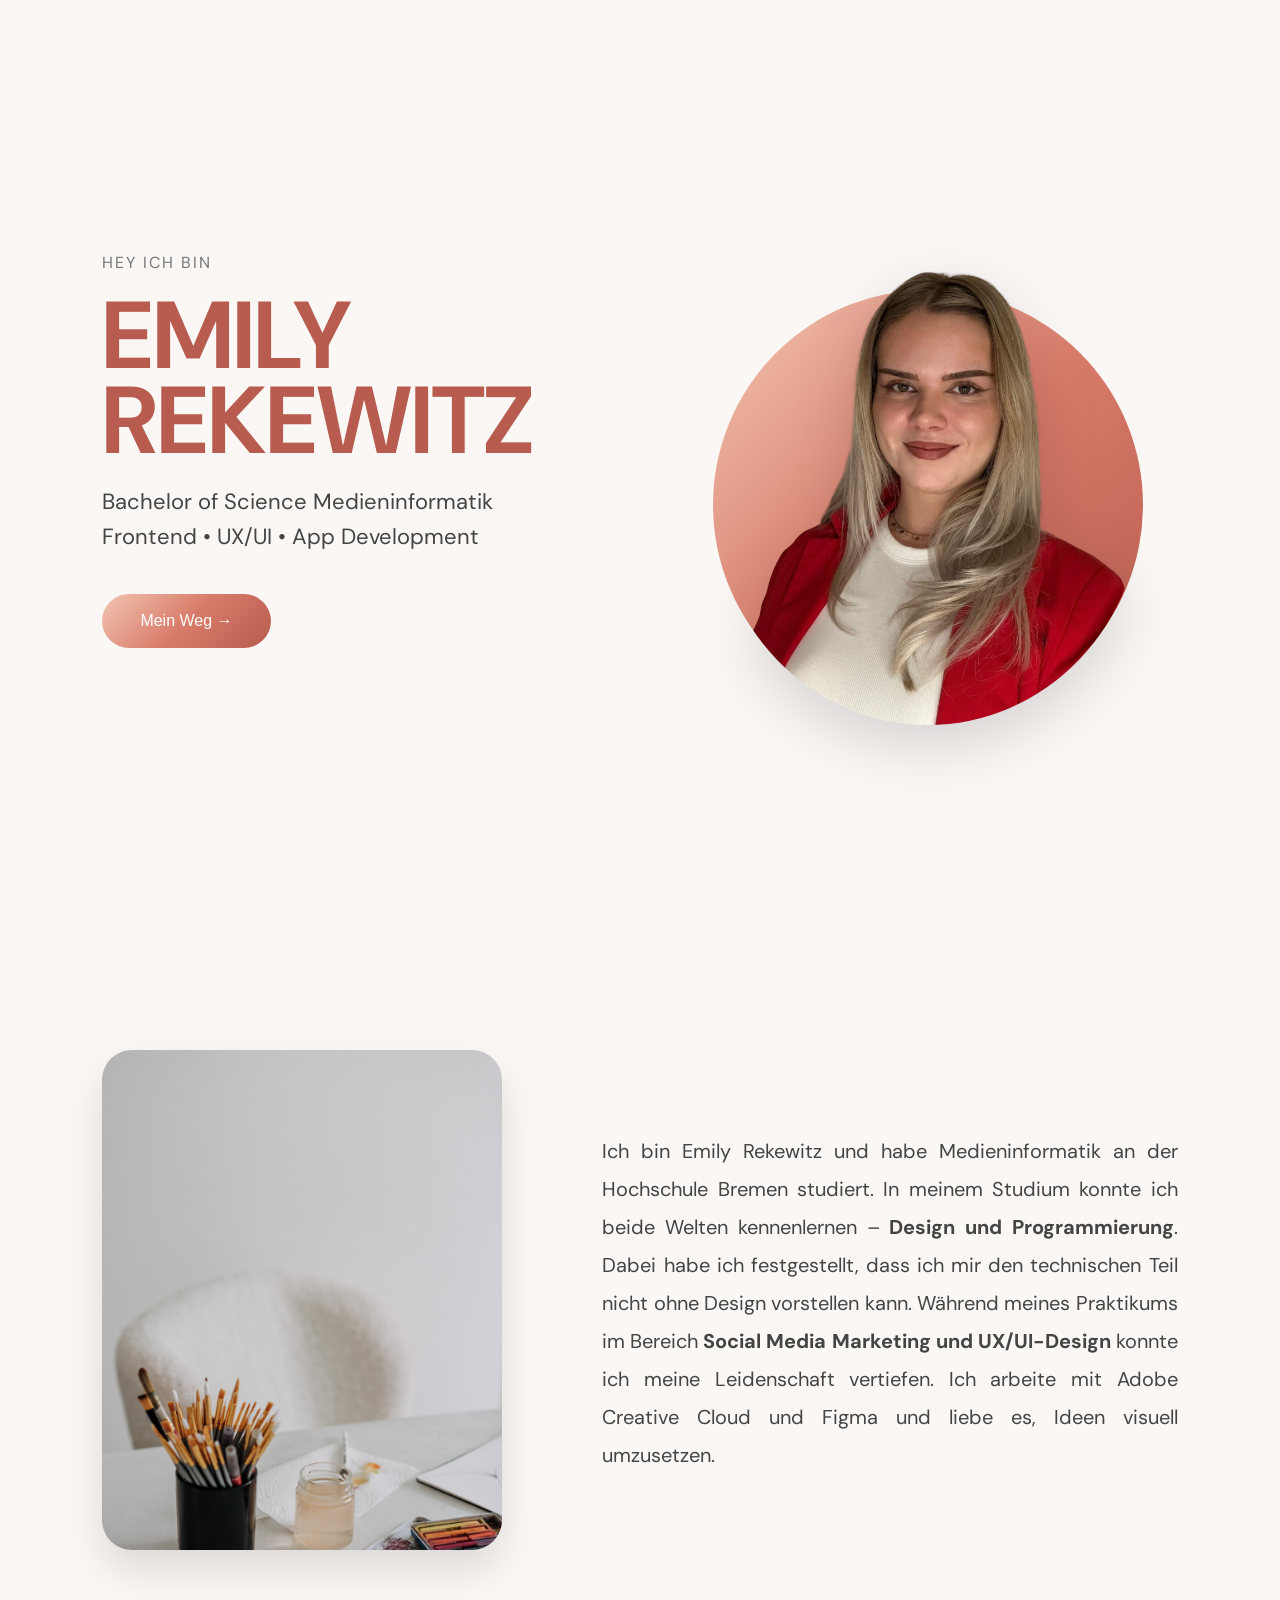
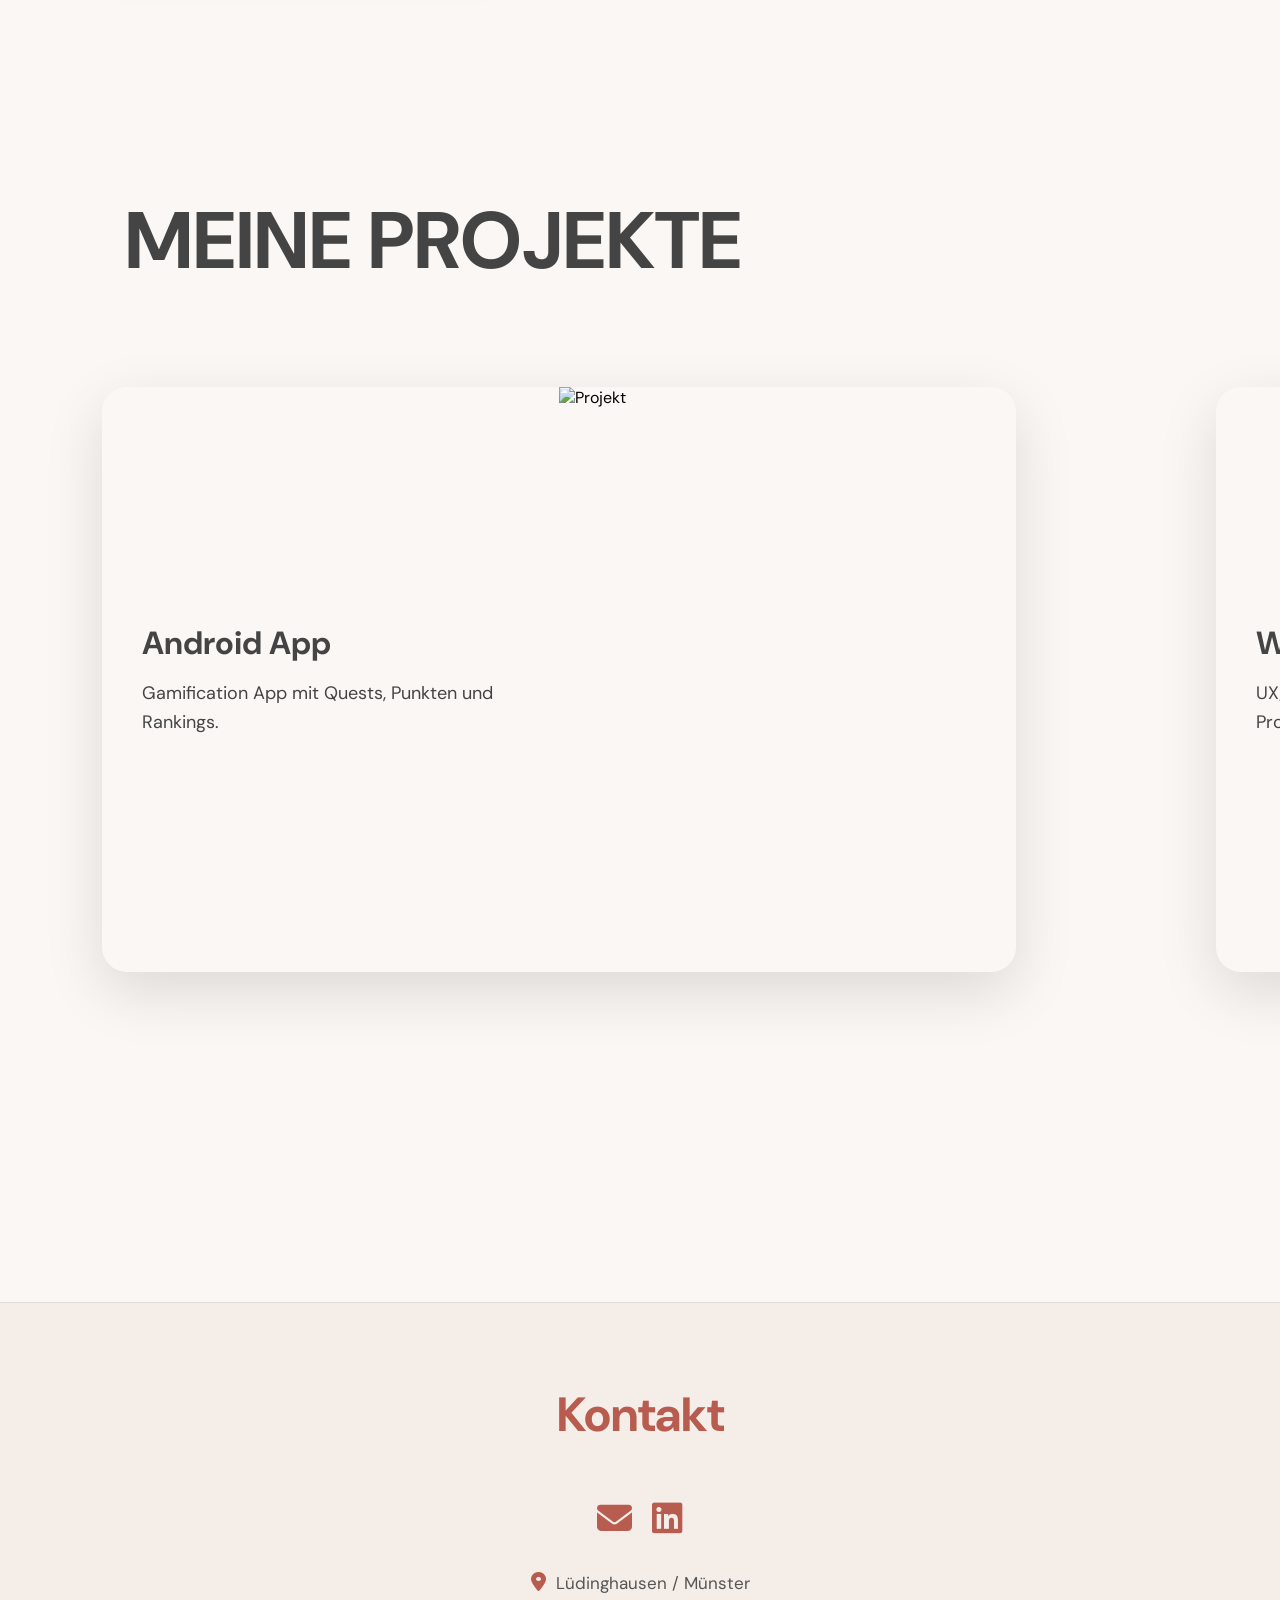
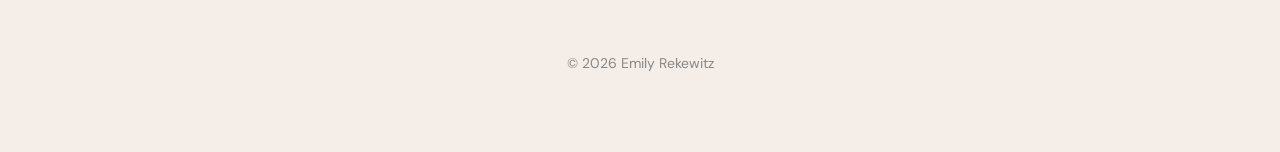
==== commit 8c37a99a: "Update index.html" ====
--- a/index.html
+++ b/index.html
@@ -31,7 +31,8 @@
         Frontend • UX/UI • App Development
       </p>
 
-      <button>Mein Weg →</button>
+      <button id="meinWegBtn">Mein Weg →</button>
+      
     </div>
 
     <div class="hero-right">
@@ -78,7 +79,7 @@
           <p>Gamification App mit Quests, Punkten und Rankings.</p>
         </div>
         <div class="project-image">
-          <img src="assets/App.png" alt="Projekt">
+          <img src="assets/Questly.png" alt="Projekt">
         </div>
       </div>
 
@@ -88,7 +89,7 @@
           <p>UX/UI Design für fr3n Website mit Figma Prototyp.</p>
         </div>
         <div class="project-image">
-          <img src="assets/Website1.png" alt="Projekt">
+          <img src="assets/fr3n.png" alt="Projekt">
         </div>
       </div>
 
@@ -98,7 +99,7 @@
           <p>Content Creation für Instagram Kampagnen.</p>
         </div>
         <div class="project-image">
-          <img src="assets/SocialMedia.png" alt="Projekt">
+          <img src="assets/InstaPost.png" alt="Projekt">
         </div>
       </div>
 
@@ -109,7 +110,7 @@
         </div>
         <div class="project-image">
           <video autoplay muted loop playsinline>
-            <source src="assets/Werbevideopraktikum1.mp4" type="video/mp4">
+            <source src="assets/Video1Portfolio.mp4" type="video/mp4">
           </video>
         </div>
       </div>
--- a/style.css
+++ b/style.css
@@ -81,9 +81,9 @@
 .image-box{
   position:relative;
   z-index:2;
-  width:420px;
+  width:428px;
   height:560px;
-  transform: translateY(40px);
+  transform: translateY(35px);
   display:flex;
   justify-content:center;
   align-items:flex-end;
@@ -314,31 +314,43 @@
   }
 
   .hero-right {
-    width: 100%;
-    height: 300px;
-    display: flex;
-    justify-content: center;
-    align-items: center;
-    position: relative;
+  width: 100%;
+  height: 320px;
+  display: flex;
+  justify-content: center;
+  align-items: center;
+  position: relative;
   }
 
   .circle-bg {
+    position: absolute;
     width: 200px;
     height: 200px;
-    top: auto;
-  }
-
-  .image-box {
-    width: 220px;
-    height: auto;
-    transform: none;
-    display: flex;
-    justify-content: center;
-    align-items: center;
+    border-radius: 50%;
+    top: 95px;
+    background: linear-gradient(135deg, #f2c6b2, #d97b6a, #b85c4f);
+    z-index: 1;
+  }
+
+.image-box {
+  position: relative;
+  z-index: 2;
+  width: 202px;
+  height: 275px;
+  display: flex;
+  justify-content: center;
+  align-items: flex-end;
+  transform: translateY(18px);
   }
 
   .image-box img {
-    transform: none;
+    display: block;
+    width: 100%;
+    height: 100%;
+    object-fit: cover;
+    border-radius: 50% 50% 50% 50% / 60% 60% 40% 40%;
+    transform: translateY(-18px);
+    filter: drop-shadow(0px 12px 18px rgba(0,0,0,0.12));
   }
 
   /* ================= ABOUT ================= */
@@ -388,6 +400,12 @@
     font-size: 24px;
   }
 
+  .projects h2{
+  font-size: 42px;
+  margin-left: 5%;
+  margin-bottom: 20px;
+  }
+
   .project-text p {
     font-size: 16px;
   }
@@ -418,3 +436,23 @@
     font-size: 12px;
   }
 }
+
+.project-scroll{
+  cursor: grab;
+  overflow-x: auto;
+  overflow-y: hidden;
+}
+
+.project-scroll:active{
+  cursor: grabbing;
+}
+
+.project-card{
+  user-select: none;
+}
+
+.project-image img,
+.project-image video{
+  -webkit-user-drag: none;
+  user-select: none;
+}
